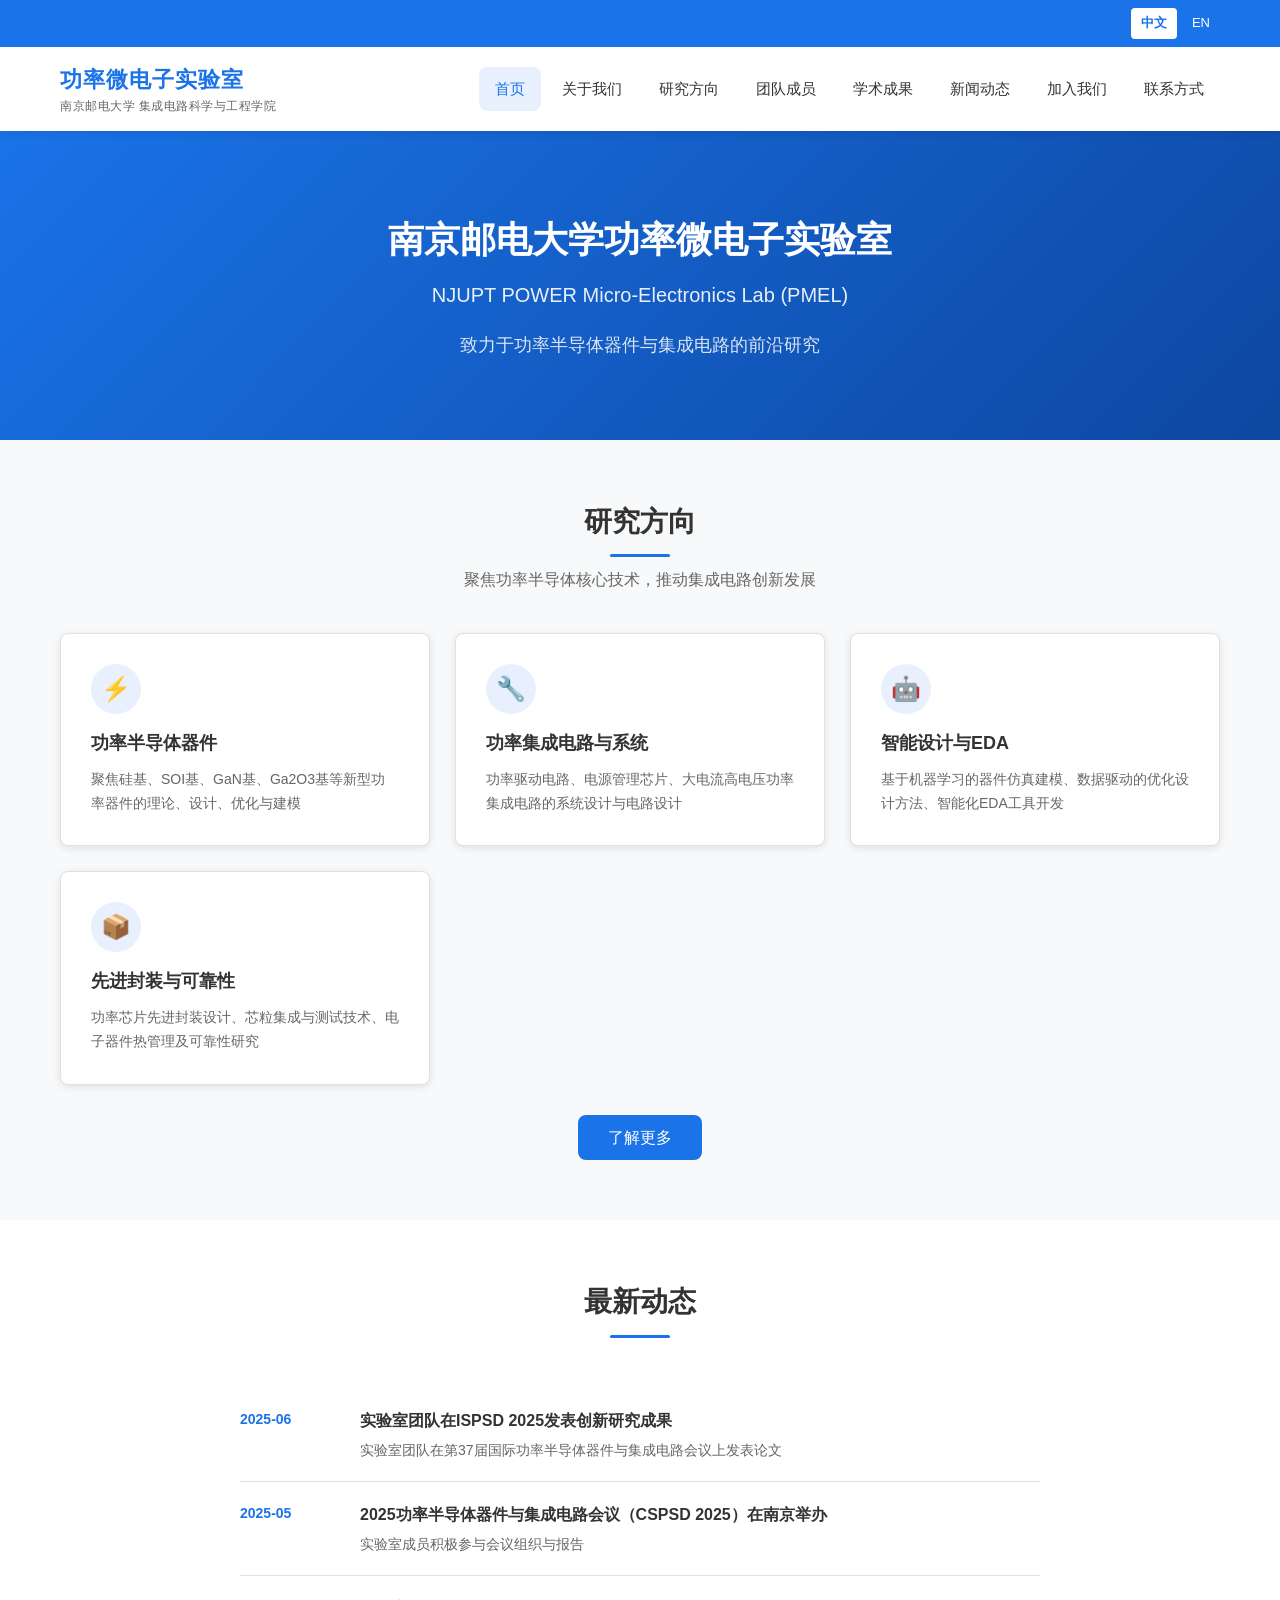
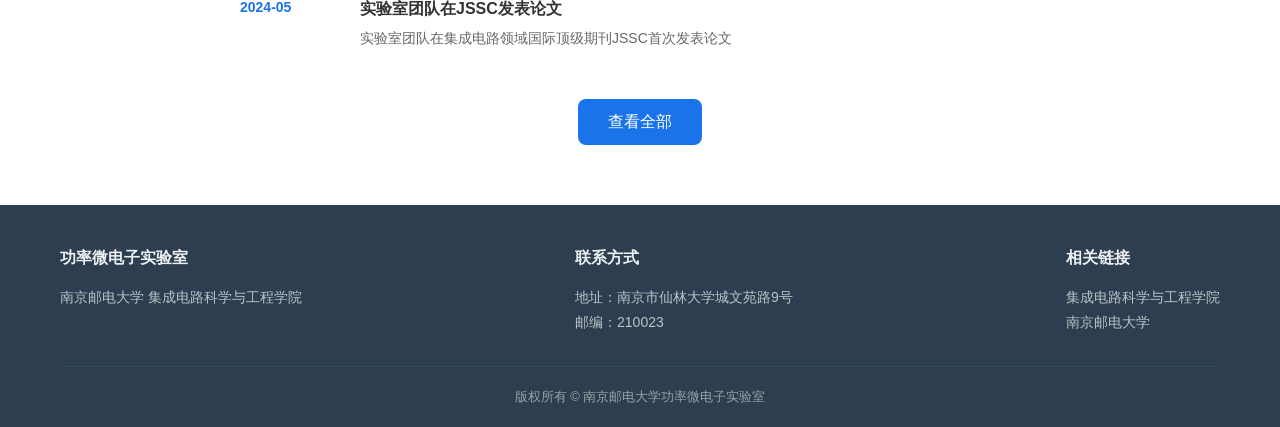
==== index.html @ 4a5e521f "Initial commit: NJUPT PMEL website" ====
<!DOCTYPE html>
<html lang="zh-CN">
<head>
    <meta charset="UTF-8">
    <meta name="viewport" content="width=device-width, initial-scale=1.0">
    <title data-zh="南京邮电大学功率微电子实验室" data-en="NJUPT POWER Micro-Electronics Lab (PMEL)">南京邮电大学功率微电子实验室</title>
    <link rel="stylesheet" href="css/style.css">
</head>
<body>
    <!-- Header -->
    <header>
        <div class="header-top">
            <div class="container">
                <div class="lang-switch">
                    <a href="#" data-lang="zh" class="active">中文</a>
                    <a href="#" data-lang="en">EN</a>
                </div>
            </div>
        </div>
        <div class="header-main">
            <div class="container">
                <div class="logo">
                    <span class="logo-main" data-zh="功率微电子实验室" data-en="PMEL">功率微电子实验室</span>
                    <span class="logo-sub" data-zh="南京邮电大学 集成电路科学与工程学院" data-en="NJUPT School of IC Science and Engineering">南京邮电大学 集成电路科学与工程学院</span>
                </div>
                <button class="mobile-menu-btn">☰</button>
                <nav>
                    <ul>
                        <li><a href="index.html" data-zh="首页" data-en="Home">首页</a></li>
                        <li><a href="about.html" data-zh="关于我们" data-en="About">关于我们</a></li>
                        <li><a href="research.html" data-zh="研究方向" data-en="Research">研究方向</a></li>
                        <li><a href="team.html" data-zh="团队成员" data-en="Team">团队成员</a></li>
                        <li><a href="publications.html" data-zh="学术成果" data-en="Publications">学术成果</a></li>
                        <li><a href="news.html" data-zh="新闻动态" data-en="News">新闻动态</a></li>
                        <li><a href="join.html" data-zh="加入我们" data-en="Join Us">加入我们</a></li>
                        <li><a href="contact.html" data-zh="联系方式" data-en="Contact">联系方式</a></li>
                    </ul>
                </nav>
            </div>
        </div>
    </header>

    <!-- Hero Section -->
    <section class="hero">
        <div class="container">
            <h1 data-zh="南京邮电大学功率微电子实验室" data-en="NJUPT POWER Micro-Electronics Lab (PMEL)">南京邮电大学功率微电子实验室</h1>
            <h2 data-zh="NJUPT POWER Micro-Electronics Lab (PMEL)" data-en="南京邮电大学功率微电子实验室">NJUPT POWER Micro-Electronics Lab (PMEL)</h2>
            <p data-zh="致力于功率半导体器件与集成电路的前沿研究" data-en="Dedicated to cutting-edge research on power semiconductor devices and integrated circuits">致力于功率半导体器件与集成电路的前沿研究</p>
        </div>
    </section>

    <!-- Research Overview -->
    <section class="bg-light">
        <div class="container">
            <div class="section-title">
                <h2 data-zh="研究方向" data-en="Research Directions">研究方向</h2>
                <p data-zh="聚焦功率半导体核心技术，推动集成电路创新发展" data-en="Focusing on core power semiconductor technology to drive IC innovation">聚焦功率半导体核心技术，推动集成电路创新发展</p>
            </div>
            <div class="research-grid">
                <div class="research-card">
                    <div class="icon">⚡</div>
                    <h3 data-zh="功率半导体器件" data-en="Power Semiconductor Devices">功率半导体器件</h3>
                    <p data-zh="聚焦硅基、SOI基、GaN基、Ga2O3基等新型功率器件的理论、设计、优化与建模" data-en="Focusing on the theory, design, optimization and modeling of novel power devices based on Si, SOI, GaN, and Ga2O3">聚焦硅基、SOI基、GaN基、Ga2O3基等新型功率器件的理论、设计、优化与建模</p>
                </div>
                <div class="research-card">
                    <div class="icon">🔧</div>
                    <h3 data-zh="功率集成电路与系统" data-en="Power Integrated Circuits and Systems">功率集成电路与系统</h3>
                    <p data-zh="功率驱动电路、电源管理芯片、大电流高电压功率集成电路的系统设计与电路设计" data-en="Power driver circuits, power management chips, and high-current high-voltage power IC system and circuit design">功率驱动电路、电源管理芯片、大电流高电压功率集成电路的系统设计与电路设计</p>
                </div>
                <div class="research-card">
                    <div class="icon">🤖</div>
                    <h3 data-zh="智能设计与EDA" data-en="Intelligent Design and EDA">智能设计与EDA</h3>
                    <p data-zh="基于机器学习的器件仿真建模、数据驱动的优化设计方法、智能化EDA工具开发" data-en="ML-based device simulation and modeling, data-driven optimization design methods, and intelligent EDA tool development">基于机器学习的器件仿真建模、数据驱动的优化设计方法、智能化EDA工具开发</p>
                </div>
                <div class="research-card">
                    <div class="icon">📦</div>
                    <h3 data-zh="先进封装与可靠性" data-en="Advanced Packaging and Reliability">先进封装与可靠性</h3>
                    <p data-zh="功率芯片先进封装设计、芯粒集成与测试技术、电子器件热管理及可靠性研究" data-en="Power chip advanced packaging design, chiplet integration and testing, thermal management and reliability research">功率芯片先进封装设计、芯粒集成与测试技术、电子器件热管理及可靠性研究</p>
                </div>
            </div>
            <div style="text-align: center; margin-top: 30px;">
                <a href="research.html" style="display: inline-block; padding: 10px 30px; background: var(--primary-color); color: white; border-radius: var(--radius);" data-zh="了解更多" data-en="Learn More">了解更多</a>
            </div>
        </div>
    </section>

    <!-- News Preview -->
    <section>
        <div class="container">
            <div class="section-title">
                <h2 data-zh="最新动态" data-en="Latest News">最新动态</h2>
            </div>
            <div class="news-list">
                <div class="news-item">
                    <span class="news-date">2025-06</span>
                    <div class="news-content">
                        <h3 data-zh="实验室团队在ISPSD 2025发表创新研究成果" data-en="Lab team publishes innovative research at ISPSD 2025">实验室团队在ISPSD 2025发表创新研究成果</h3>
                        <p data-zh="实验室团队在第37届国际功率半导体器件与集成电路会议上发表论文" data-en="Lab team publishes paper at the 37th International Symposium on Power Semiconductor Devices and ICs">实验室团队在第37届国际功率半导体器件与集成电路会议上发表论文</p>
                    </div>
                </div>
                <div class="news-item">
                    <span class="news-date">2025-05</span>
                    <div class="news-content">
                        <h3 data-zh="2025功率半导体器件与集成电路会议（CSPSD 2025）在南京举办" data-en="CSPSD 2025 held in Nanjing">2025功率半导体器件与集成电路会议（CSPSD 2025）在南京举办</h3>
                        <p data-zh="实验室成员积极参与会议组织与报告" data-en="Lab members actively participate in conference organization and presentations">实验室成员积极参与会议组织与报告</p>
                    </div>
                </div>
                <div class="news-item">
                    <span class="news-date">2024-05</span>
                    <div class="news-content">
                        <h3 data-zh="实验室团队在JSSC发表论文" data-en="Lab team publishes paper in JSSC">实验室团队在JSSC发表论文</h3>
                        <p data-zh="实验室团队在集成电路领域国际顶级期刊JSSC首次发表论文" data-en="Lab team publishes first paper in JSSC, a top international journal in IC field">实验室团队在集成电路领域国际顶级期刊JSSC首次发表论文</p>
                    </div>
                </div>
            </div>
            <div style="text-align: center; margin-top: 30px;">
                <a href="news.html" style="display: inline-block; padding: 10px 30px; background: var(--primary-color); color: white; border-radius: var(--radius);" data-zh="查看全部" data-en="View All">查看全部</a>
            </div>
        </div>
    </section>

    <!-- Footer -->
    <footer>
        <div class="container">
            <div class="footer-content">
                <div class="footer-section">
                    <h4 data-zh="功率微电子实验室" data-en="POWER Micro-Electronics Lab">功率微电子实验室</h4>
                    <p data-zh="南京邮电大学 集成电路科学与工程学院" data-en="NJUPT School of IC Science and Engineering">南京邮电大学 集成电路科学与工程学院</p>
                </div>
                <div class="footer-section">
                    <h4 data-zh="联系方式" data-en="Contact">联系方式</h4>
                    <p data-zh="地址：南京市仙林大学城文苑路9号" data-en="Address: No.9 Wenyuan Road, Xianlin University Town, Nanjing">地址：南京市仙林大学城文苑路9号</p>
                    <p>邮编：210023</p>
                </div>
                <div class="footer-section">
                    <h4 data-zh="相关链接" data-en="Links">相关链接</h4>
                    <p><a href="https://ic.njupt.edu.cn/" target="_blank" data-zh="集成电路科学与工程学院" data-en="School of IC Science and Engineering">集成电路科学与工程学院</a></p>
                    <p><a href="https://www.njupt.edu.cn/" target="_blank" data-zh="南京邮电大学" data-en="NJUPT">南京邮电大学</a></p>
                </div>
            </div>
            <div class="footer-bottom">
                <p data-zh="版权所有 © 南京邮电大学功率微电子实验室" data-en="Copyright © NJUPT POWER Micro-Electronics Lab (PMEL)">版权所有 © 南京邮电大学功率微电子实验室</p>
            </div>
        </div>
    </footer>

    <script src="js/main.js"></script>
</body>
</html>
---- css/style.css ----
:root {
    --primary-color: #1a73e8;
    --primary-dark: #1557b0;
    --primary-light: #e8f0fe;
    --text-color: #333;
    --text-light: #666;
    --bg-color: #fff;
    --bg-light: #f8f9fa;
    --border-color: #e0e0e0;
    --shadow: 0 2px 8px rgba(0,0,0,0.1);
    --shadow-hover: 0 4px 16px rgba(0,0,0,0.15);
    --radius: 8px;
    --max-width: 1200px;
    --transition: all 0.3s ease;
}

* {
    margin: 0;
    padding: 0;
    box-sizing: border-box;
}

body {
    font-family: -apple-system, BlinkMacSystemFont, "Segoe UI", Roboto, "Helvetica Neue", Arial, sans-serif;
    color: var(--text-color);
    line-height: 1.6;
    background: var(--bg-color);
}

a {
    color: var(--primary-color);
    text-decoration: none;
    transition: var(--transition);
}

a:hover {
    color: var(--primary-dark);
}

img {
    max-width: 100%;
    height: auto;
}

.container {
    max-width: var(--max-width);
    margin: 0 auto;
    padding: 0 20px;
}

/* ==================== Header & Navigation ==================== */
header {
    background: var(--bg-color);
    box-shadow: var(--shadow);
    position: sticky;
    top: 0;
    z-index: 1000;
}

.header-top {
    background: var(--primary-color);
    color: white;
    padding: 8px 0;
    font-size: 14px;
}

.header-top .container {
    display: flex;
    justify-content: flex-end;
    gap: 20px;
}

.header-main {
    padding: 15px 0;
}

.header-main .container {
    display: flex;
    justify-content: space-between;
    align-items: center;
}

.logo {
    display: flex;
    flex-direction: column;
}

.logo-main {
    font-size: 22px;
    font-weight: 700;
    color: var(--primary-color);
    letter-spacing: 1px;
}

.logo-sub {
    font-size: 12px;
    color: var(--text-light);
    letter-spacing: 0.5px;
}

nav ul {
    display: flex;
    list-style: none;
    gap: 5px;
}

nav a {
    display: block;
    padding: 10px 16px;
    color: var(--text-color);
    font-size: 15px;
    border-radius: var(--radius);
    transition: var(--transition);
}

nav a:hover,
nav a.active {
    background: var(--primary-light);
    color: var(--primary-color);
}

.lang-switch {
    display: flex;
    align-items: center;
    gap: 5px;
}

.lang-switch a {
    padding: 5px 10px;
    font-size: 13px;
    border-radius: 4px;
    color: white;
}

.lang-switch a.active {
    background: white;
    color: var(--primary-color);
    font-weight: 600;
}

.mobile-menu-btn {
    display: none;
    background: none;
    border: none;
    font-size: 24px;
    cursor: pointer;
    color: var(--text-color);
}

/* ==================== Hero Section ==================== */
.hero {
    background: linear-gradient(135deg, var(--primary-color) 0%, #0d47a1 100%);
    color: white;
    padding: 80px 0;
    text-align: center;
}

.hero h1 {
    font-size: 36px;
    margin-bottom: 10px;
    font-weight: 700;
}

.hero h2 {
    font-size: 20px;
    font-weight: 400;
    opacity: 0.9;
    margin-bottom: 20px;
}

.hero p {
    font-size: 18px;
    opacity: 0.85;
    max-width: 600px;
    margin: 0 auto;
}

/* ==================== Section Styles ==================== */
section {
    padding: 60px 0;
}

.section-title {
    text-align: center;
    margin-bottom: 40px;
}

.section-title h2 {
    font-size: 28px;
    color: var(--text-color);
    margin-bottom: 10px;
    position: relative;
    display: inline-block;
}

.section-title h2::after {
    content: '';
    display: block;
    width: 60px;
    height: 3px;
    background: var(--primary-color);
    margin: 10px auto 0;
    border-radius: 2px;
}

.section-title p {
    color: var(--text-light);
    font-size: 16px;
}

.bg-light {
    background: var(--bg-light);
}

/* ==================== Research Cards ==================== */
.research-grid {
    display: grid;
    grid-template-columns: repeat(3, 1fr);
    gap: 25px;
}

.research-card {
    background: var(--bg-color);
    border-radius: var(--radius);
    padding: 30px;
    box-shadow: var(--shadow);
    transition: var(--transition);
    border: 1px solid var(--border-color);
}

.research-card:hover {
    box-shadow: var(--shadow-hover);
    transform: translateY(-3px);
}

.research-card .icon {
    width: 50px;
    height: 50px;
    background: var(--primary-light);
    border-radius: 50%;
    display: flex;
    align-items: center;
    justify-content: center;
    margin-bottom: 15px;
    font-size: 24px;
}

.research-card h3 {
    font-size: 18px;
    margin-bottom: 10px;
    color: var(--text-color);
}

.research-card p {
    font-size: 14px;
    color: var(--text-light);
    line-height: 1.7;
}

/* ==================== Team Section ==================== */
.team-group {
    margin-bottom: 40px;
}

.team-group-title {
    font-size: 20px;
    color: var(--primary-color);
    margin-bottom: 20px;
    padding-bottom: 10px;
    border-bottom: 2px solid var(--primary-light);
}

.team-grid {
    display: grid;
    grid-template-columns: repeat(4, 1fr);
    gap: 20px;
}

.team-card {
    background: var(--bg-color);
    border-radius: var(--radius);
    padding: 25px 20px;
    box-shadow: var(--shadow);
    text-align: center;
    transition: var(--transition);
    border: 1px solid var(--border-color);
}

.team-card:hover {
    box-shadow: var(--shadow-hover);
    transform: translateY(-3px);
}

.team-card .avatar {
    width: 80px;
    height: 80px;
    background: var(--primary-light);
    border-radius: 50%;
    margin: 0 auto 15px;
    display: flex;
    align-items: center;
    justify-content: center;
    font-size: 32px;
    color: var(--primary-color);
}

.team-card h3 {
    font-size: 18px;
    margin-bottom: 5px;
}

.team-card .title {
    font-size: 14px;
    color: var(--primary-color);
    margin-bottom: 10px;
}

.team-card .email {
    font-size: 13px;
    color: var(--text-light);
    word-break: break-all;
}

.team-card .email a {
    color: var(--text-light);
}

.team-card .research-area {
    font-size: 13px;
    color: var(--text-light);
    margin-top: 8px;
    line-height: 1.5;
}

/* ==================== News Section ==================== */
.news-list {
    max-width: 800px;
    margin: 0 auto;
}

.news-item {
    padding: 20px 0;
    border-bottom: 1px solid var(--border-color);
    display: flex;
    gap: 20px;
    align-items: flex-start;
}

.news-item:last-child {
    border-bottom: none;
}

.news-date {
    min-width: 100px;
    font-size: 14px;
    color: var(--primary-color);
    font-weight: 600;
}

.news-content h3 {
    font-size: 16px;
    margin-bottom: 5px;
}

.news-content p {
    font-size: 14px;
    color: var(--text-light);
}

/* ==================== Publications ==================== */
.pub-section {
    margin-bottom: 40px;
}

.pub-section h3 {
    font-size: 20px;
    color: var(--primary-color);
    margin-bottom: 20px;
    padding-bottom: 10px;
    border-bottom: 2px solid var(--primary-light);
}

.pub-placeholder {
    text-align: center;
    padding: 40px;
    color: var(--text-light);
    font-style: italic;
}

/* ==================== Join Section ==================== */
.join-content {
    max-width: 800px;
    margin: 0 auto;
}

.join-content h3 {
    font-size: 20px;
    color: var(--primary-color);
    margin: 30px 0 15px;
}

.join-content p {
    margin-bottom: 15px;
    line-height: 1.8;
}

.join-content ul {
    margin-left: 20px;
    margin-bottom: 20px;
}

.join-content li {
    margin-bottom: 8px;
    line-height: 1.7;
}

/* ==================== Contact Section ==================== */
.contact-grid {
    display: grid;
    grid-template-columns: repeat(2, 1fr);
    gap: 40px;
    max-width: 900px;
    margin: 0 auto;
}

.contact-item {
    background: var(--bg-light);
    padding: 30px;
    border-radius: var(--radius);
}

.contact-item h3 {
    font-size: 18px;
    color: var(--primary-color);
    margin-bottom: 15px;
}

.contact-item p {
    font-size: 15px;
    color: var(--text-light);
    line-height: 1.8;
}

/* ==================== About Section ==================== */
.about-content {
    max-width: 900px;
    margin: 0 auto;
}

.about-content h3 {
    font-size: 20px;
    color: var(--primary-color);
    margin: 30px 0 15px;
}

.about-content p {
    margin-bottom: 15px;
    line-height: 1.8;
    text-align: justify;
}

/* ==================== Page Header ==================== */
.page-header {
    background: linear-gradient(135deg, var(--primary-color) 0%, #0d47a1 100%);
    color: white;
    padding: 50px 0;
    text-align: center;
}

.page-header h1 {
    font-size: 32px;
    margin-bottom: 10px;
}

.page-header p {
    font-size: 16px;
    opacity: 0.85;
}

/* ==================== Footer ==================== */
footer {
    background: #2c3e50;
    color: white;
    padding: 40px 0 20px;
}

.footer-content {
    display: flex;
    justify-content: space-between;
    gap: 40px;
    margin-bottom: 30px;
}

.footer-section h4 {
    font-size: 16px;
    margin-bottom: 15px;
    color: #ecf0f1;
}

.footer-section p,
.footer-section a {
    font-size: 14px;
    color: #bdc3c7;
    line-height: 1.8;
}

.footer-section a:hover {
    color: white;
}

.footer-bottom {
    text-align: center;
    padding-top: 20px;
    border-top: 1px solid #34495e;
    font-size: 13px;
    color: #95a5a6;
}

/* ==================== Responsive ==================== */
@media (max-width: 992px) {
    .research-grid {
        grid-template-columns: repeat(2, 1fr);
    }

    .team-grid {
        grid-template-columns: repeat(3, 1fr);
    }
}

@media (max-width: 768px) {
    .mobile-menu-btn {
        display: block;
    }

    nav {
        display: none;
        position: absolute;
        top: 100%;
        left: 0;
        right: 0;
        background: var(--bg-color);
        box-shadow: var(--shadow);
        padding: 10px 0;
    }

    nav.active {
        display: block;
    }

    nav ul {
        flex-direction: column;
        padding: 0 20px;
    }

    nav a {
        padding: 12px 0;
        border-bottom: 1px solid var(--border-color);
    }

    .header-main .container {
        flex-wrap: wrap;
    }

    .hero h1 {
        font-size: 28px;
    }

    .hero h2 {
        font-size: 16px;
    }

    .hero p {
        font-size: 15px;
    }

    .research-grid {
        grid-template-columns: 1fr;
    }

    .team-grid {
        grid-template-columns: repeat(2, 1fr);
    }

    .contact-grid {
        grid-template-columns: 1fr;
    }

    .footer-content {
        flex-direction: column;
        gap: 20px;
    }

    .news-item {
        flex-direction: column;
        gap: 5px;
    }
}

@media (max-width: 480px) {
    .team-grid {
        grid-template-columns: 1fr;
    }

    .hero {
        padding: 50px 0;
    }

    section {
        padding: 40px 0;
    }
}
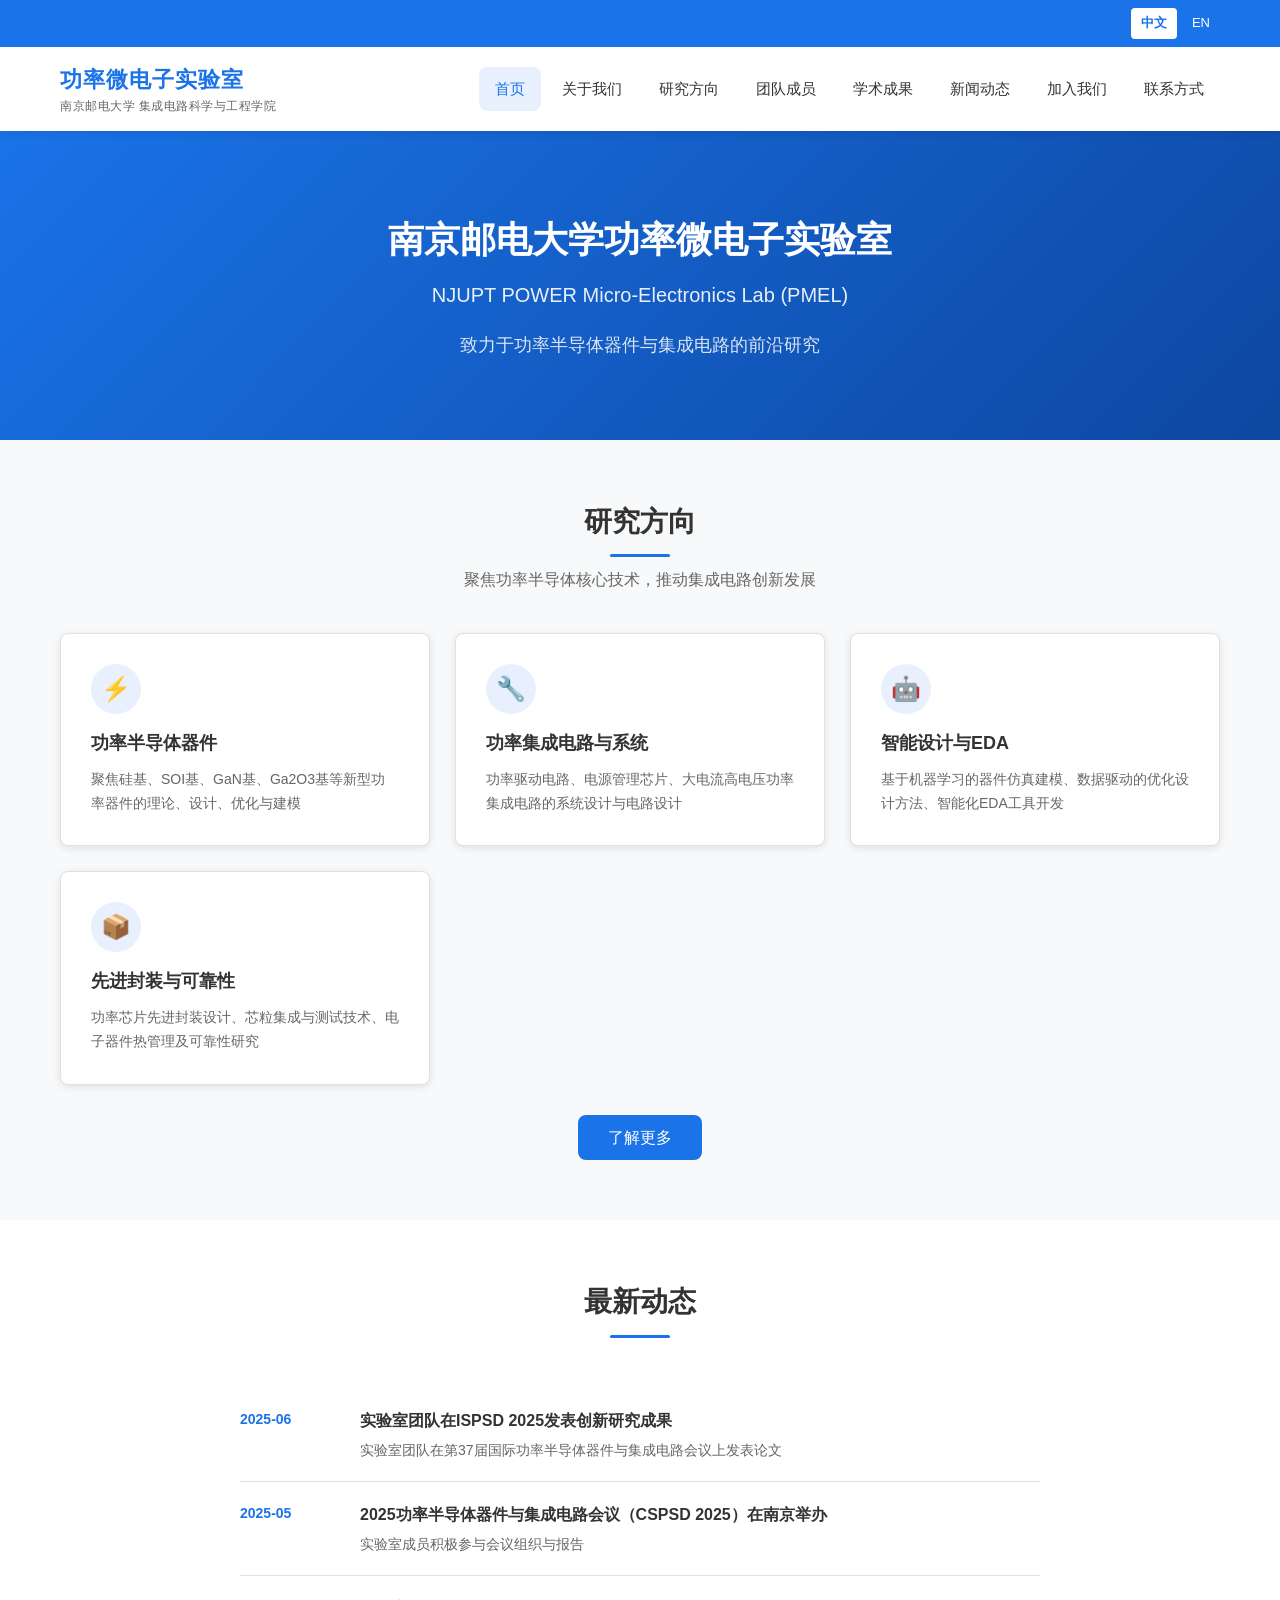
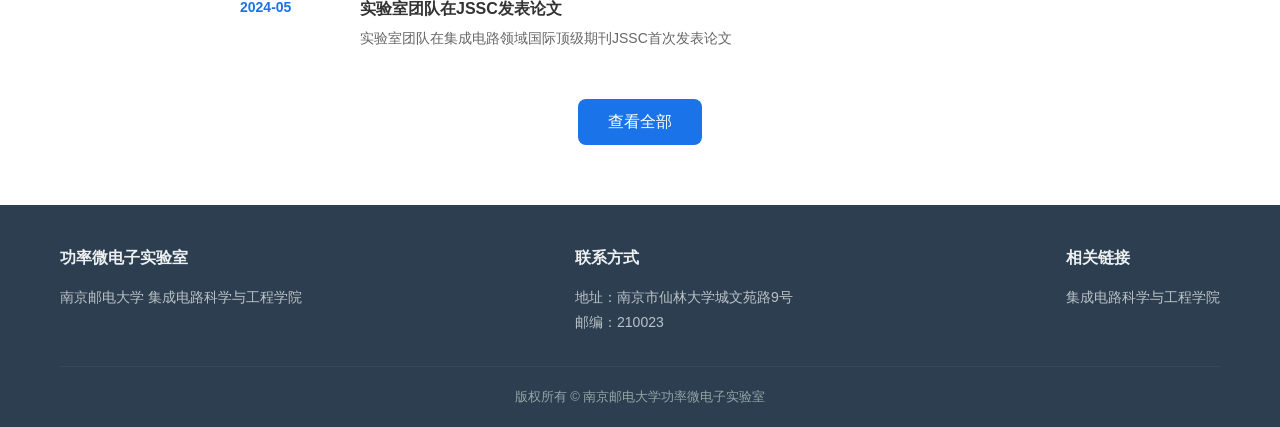
==== commit b41ecf54: "Remove university website link from all pages footer" ====
--- a/index.html
+++ b/index.html
@@ -135,7 +135,6 @@
                 <div class="footer-section">
                     <h4 data-zh="相关链接" data-en="Links">相关链接</h4>
                     <p><a href="https://ic.njupt.edu.cn/" target="_blank" data-zh="集成电路科学与工程学院" data-en="School of IC Science and Engineering">集成电路科学与工程学院</a></p>
-                    <p><a href="https://www.njupt.edu.cn/" target="_blank" data-zh="南京邮电大学" data-en="NJUPT">南京邮电大学</a></p>
                 </div>
             </div>
             <div class="footer-bottom">
--- a/css/style.css
+++ b/css/style.css
@@ -292,16 +292,23 @@
 }
 
 .team-card .avatar {
-    width: 80px;
-    height: 80px;
+    width: 120px;
+    height: 150px;
     background: var(--primary-light);
-    border-radius: 50%;
+    border-radius: 8px;
     margin: 0 auto 15px;
     display: flex;
     align-items: center;
     justify-content: center;
     font-size: 32px;
     color: var(--primary-color);
+    overflow: hidden;
+}
+
+.team-card .avatar img {
+    width: 100%;
+    height: 100%;
+    object-fit: cover;
 }
 
 .team-card h3 {
